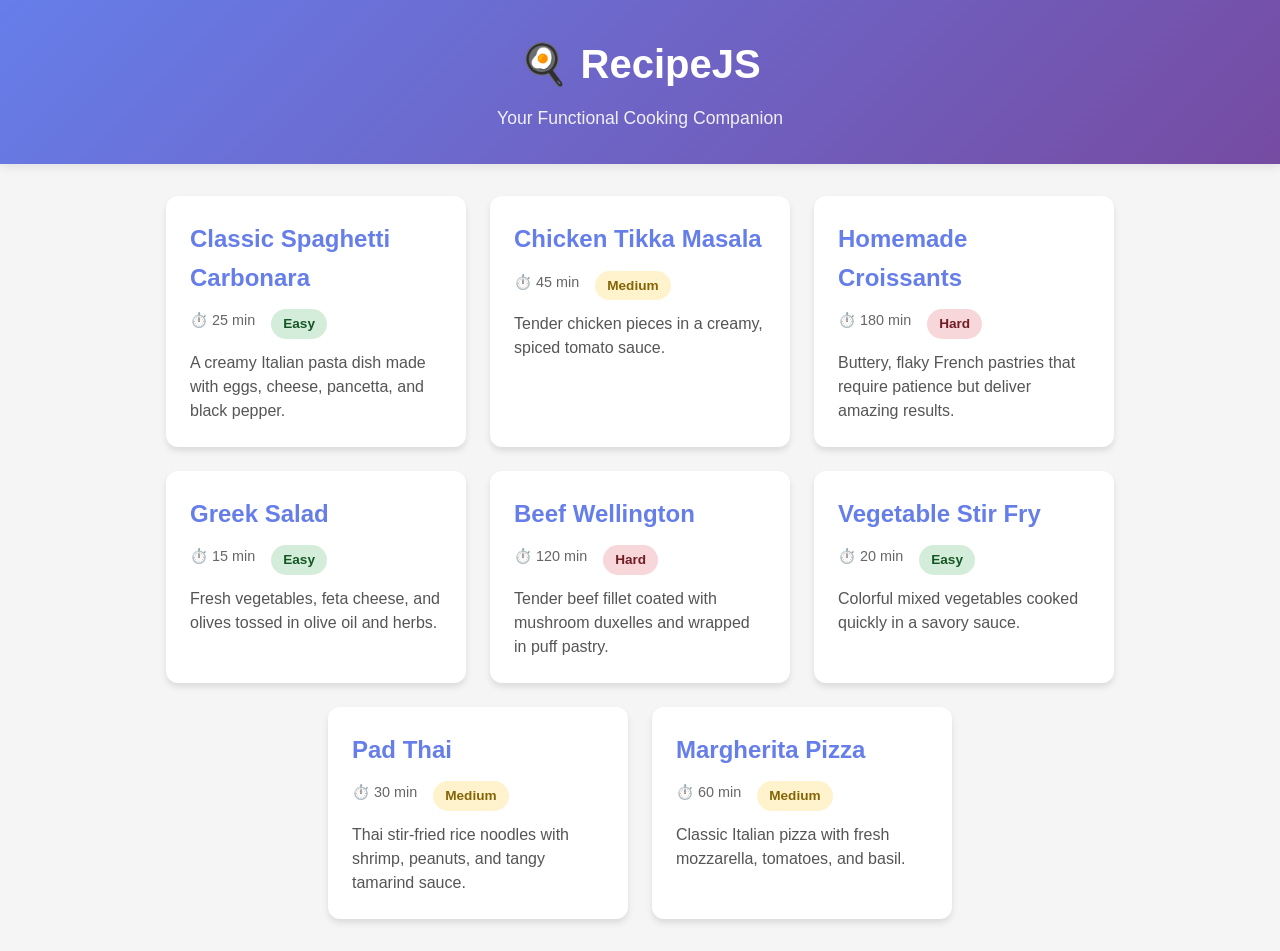
==== index.html @ 9a0057bc "Part 1: Initial recipe rendering with static data" ====
<!DOCTYPE html>
<html lang="en">
<head>
    <meta charset="UTF-8">
    <meta name="viewport" content="width=device-width, initial-scale=1.0">
    <title>RecipeJS - Your Functional Cooking Companion</title>
    <link rel="stylesheet" href="style.css">
</head>
<body>
    
    <header>
        <h1>🍳 RecipeJS</h1>
        <p>Your Functional Cooking Companion</p>
    </header>
    
    <main>
        <div id="recipe-container"></div>
    </main>
    
    <script src="app.js"></script>
</body>
</html>
---- style.css ----
/* Reset and Base Styles */
* {
    margin: 0;
    padding: 0;
    box-sizing: border-box;
}

body {
    font-family: 'Segoe UI', Tahoma, Geneva, Verdana, sans-serif;
    background-color: #f5f5f5;
    color: #333;
    line-height: 1.6;
}

/* Header */
header {
    background: linear-gradient(135deg, #667eea 0%, #764ba2 100%);
    color: white;
    text-align: center;
    padding: 2rem 1rem;
    box-shadow: 0 2px 10px rgba(0,0,0,0.1);
}

header h1 {
    font-size: 2.5rem;
    margin-bottom: 0.5rem;
}

header p {
    font-size: 1.1rem;
    opacity: 0.9;
}

/* Main Container */
main {
    max-width: 1200px;
    margin: 2rem auto;
    padding: 0 1rem;
}

/* Recipe Container - Flexbox Grid */
#recipe-container {
    display: flex;
    flex-wrap: wrap;
    gap: 1.5rem;
    justify-content: center;
}

/* Recipe Card */
.recipe-card {
    background: white;
    border-radius: 12px;
    box-shadow: 0 4px 6px rgba(0,0,0,0.1);
    padding: 1.5rem;
    width: 300px;
    transition: transform 0.3s ease, box-shadow 0.3s ease;
}

/* Hover Effect */
.recipe-card:hover {
    transform: translateY(-5px);
    box-shadow: 0 8px 15px rgba(0,0,0,0.2);
}

.recipe-card h3 {
    color: #667eea;
    font-size: 1.5rem;
    margin-bottom: 0.5rem;
}

.recipe-meta {
    display: flex;
    gap: 1rem;
    margin: 0.75rem 0;
    font-size: 0.9rem;
    color: #666;
}

.recipe-card p {
    color: #555;
    line-height: 1.5;
}

/* Difficulty Badges */
.difficulty {
    padding: 0.25rem 0.75rem;
    border-radius: 20px;
    font-size: 0.85rem;
    font-weight: bold;
    text-transform: capitalize; /* Automatically capitalizes 'easy', 'medium', 'hard' */
}

.difficulty.easy {
    background-color: #d4edda;
    color: #155724;
}

.difficulty.medium {
    background-color: #fff3cd;
    color: #856404;
}

.difficulty.hard {
    background-color: #f8d7da;
    color: #721c24;
}
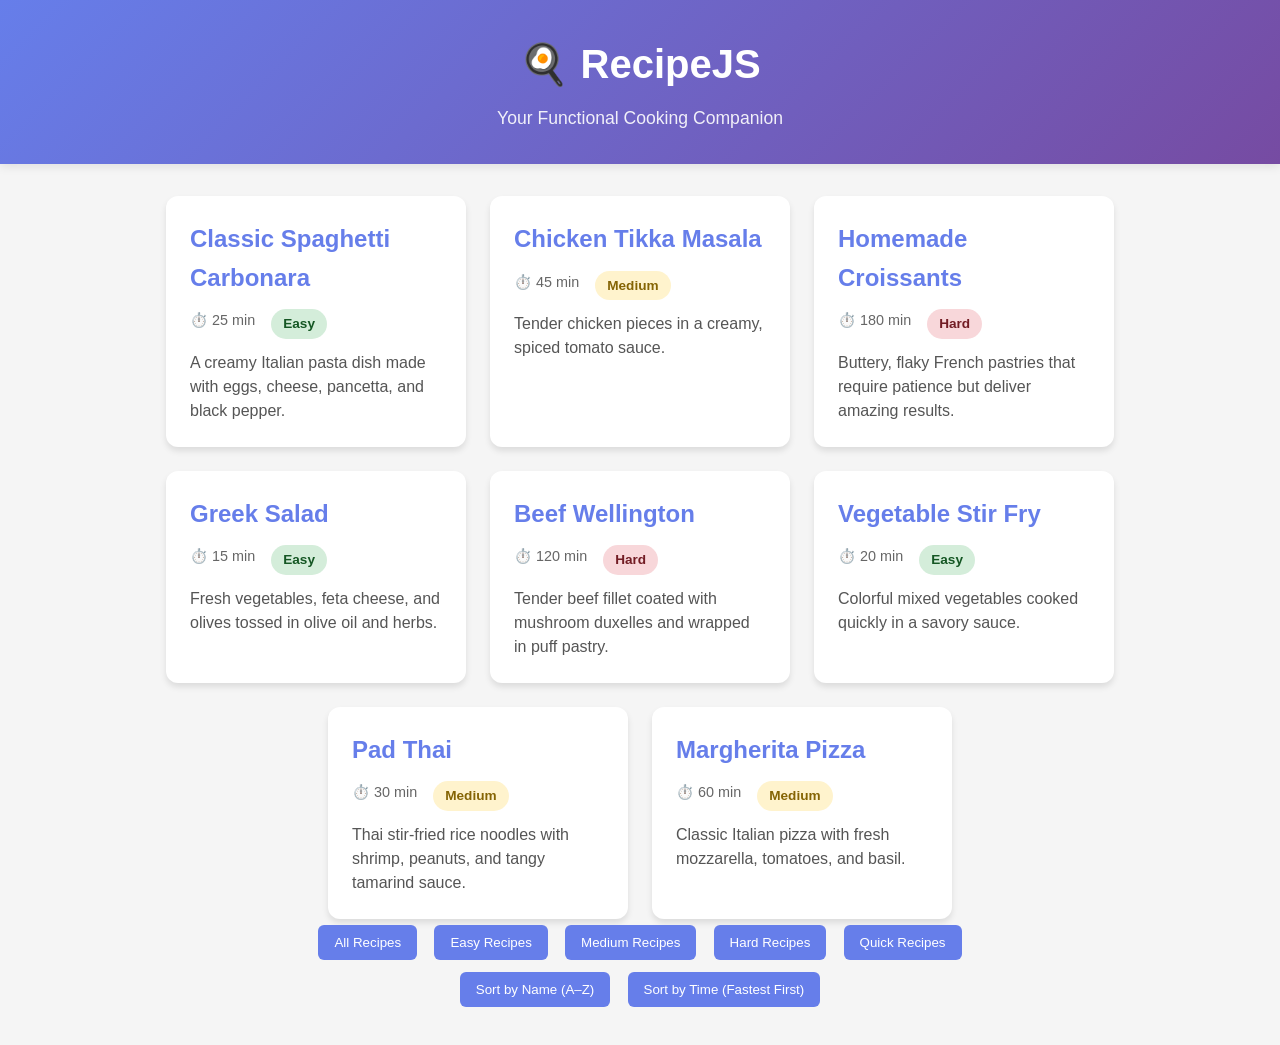
==== commit a8226167: "Add filtering and sorting functionality using pure functions" ====
--- a/index.html
+++ b/index.html
@@ -15,6 +15,23 @@
     
     <main>
         <div id="recipe-container"></div>
+        <div class="controls">
+
+    <div class="filters">
+        <button data-filter="all">All Recipes</button>
+        <button data-filter="easy">Easy Recipes</button>
+        <button data-filter="medium">Medium Recipes</button>
+        <button data-filter="hard">Hard Recipes</button>
+        <button data-filter="quick">Quick Recipes</button>
+    </div>
+
+    <div class="sorts">
+        <button data-sort="name">Sort by Name (A–Z)</button>
+        <button data-sort="time">Sort by Time (Fastest First)</button>
+    </div>
+
+</div>
+
     </main>
     
     <script src="app.js"></script>
--- a/style.css
+++ b/style.css
@@ -103,4 +103,23 @@
 .difficulty.hard {
     background-color: #f8d7da;
     color: #721c24;
-}+}
+.controls {
+    text-align: center;
+    margin-bottom: 2rem;
+}
+
+.controls button {
+    margin: 0.4rem;
+    padding: 0.6rem 1rem;
+    border: none;
+    border-radius: 6px;
+    background-color: #667eea;
+    color: white;
+    cursor: pointer;
+    transition: background 0.3s ease;
+}
+
+.controls button:hover {
+    background-color: #764ba2;
+}
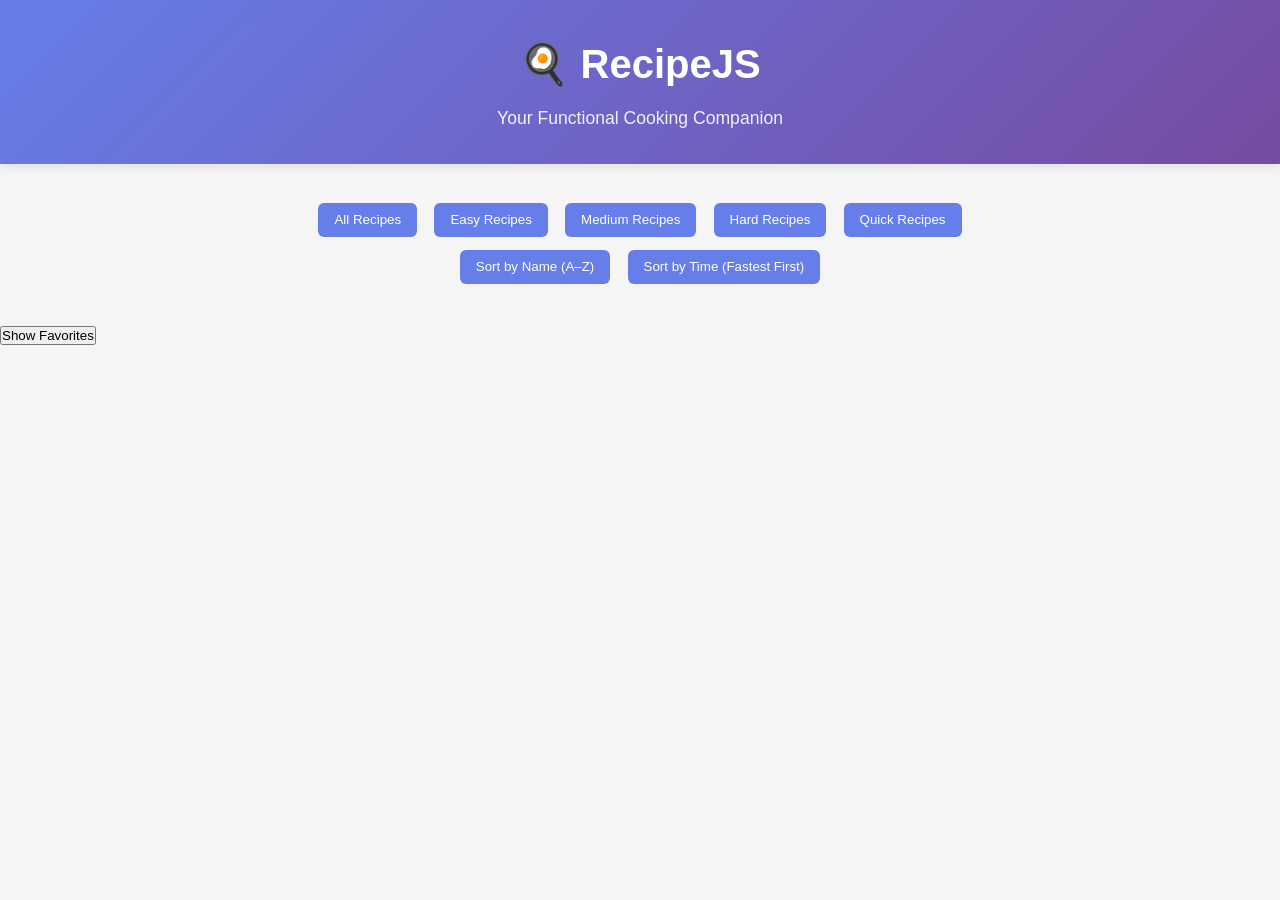
==== commit b15167ad: "Added search, favorites with localStorage, recipe counter and code cleanup - Part 4" ====
--- a/index.html
+++ b/index.html
@@ -36,4 +36,7 @@
     
     <script src="app.js"></script>
 </body>
+<button id="favoritesFilter">Show Favorites</button>
+<p id="recipeCounter"></p>
+
 </html>
--- a/style.css
+++ b/style.css
@@ -123,3 +123,21 @@
 .controls button:hover {
     background-color: #764ba2;
 }
+.hidden {
+  display: none;
+}
+
+.card {
+  border: 1px solid #ccc;
+  padding: 10px;
+  margin: 10px;
+}
+.favorite-btn {
+	background: none;
+	border: none;
+	font-size: 1.4rem;
+	cursor: pointer;
+	position: absolute;
+	top: 10px;
+	right: 10px;
+}
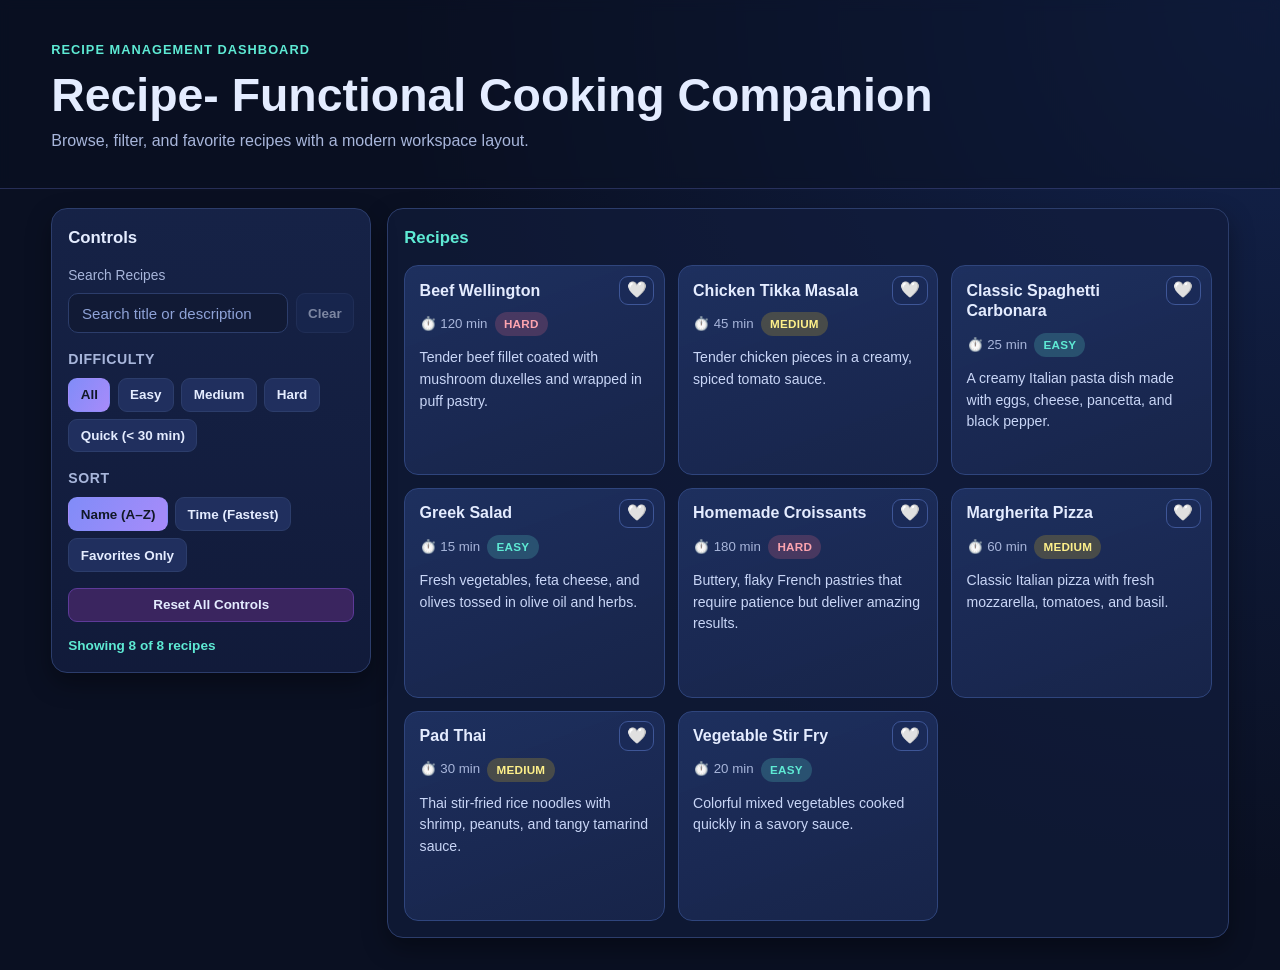
==== commit 52503fc9: "Refactor app structure to encapsulate functionality in RecipeApp module; enhance UI with improved la" ====
--- a/index.html
+++ b/index.html
@@ -3,40 +3,62 @@
 <head>
     <meta charset="UTF-8">
     <meta name="viewport" content="width=device-width, initial-scale=1.0">
-    <title>RecipeJS - Your Functional Cooking Companion</title>
+    <title>Recipe- Functional Cooking Companion</title>
     <link rel="stylesheet" href="style.css">
 </head>
 <body>
-    
-    <header>
-        <h1>🍳 RecipeJS</h1>
-        <p>Your Functional Cooking Companion</p>
+    <header class="site-header">
+        <div class="shell">
+            <p class="eyebrow">Recipe Management Dashboard</p>
+            <h1>Recipe- Functional Cooking Companion</h1>
+            <p class="subtitle">Browse, filter, and favorite recipes with a modern workspace layout.</p>
+        </div>
     </header>
-    
-    <main>
-        <div id="recipe-container"></div>
-        <div class="controls">
 
-    <div class="filters">
-        <button data-filter="all">All Recipes</button>
-        <button data-filter="easy">Easy Recipes</button>
-        <button data-filter="medium">Medium Recipes</button>
-        <button data-filter="hard">Hard Recipes</button>
-        <button data-filter="quick">Quick Recipes</button>
-    </div>
+    <main class="shell app-layout">
+        <aside class="panel controls" aria-label="Recipe controls">
+            <h2>Controls</h2>
 
-    <div class="sorts">
-        <button data-sort="name">Sort by Name (A–Z)</button>
-        <button data-sort="time">Sort by Time (Fastest First)</button>
-    </div>
+            <div class="search-wrap">
+                <label for="searchInput">Search Recipes</label>
+                <div class="search-row">
+                    <input id="searchInput" type="search" placeholder="Search title or description" aria-label="Search recipes">
+                    <button id="clearSearch" type="button">Clear</button>
+                </div>
+            </div>
 
-</div>
+            <div class="control-group">
+                <h3>Difficulty</h3>
+                <div class="filters">
+                    <button data-filter="all" type="button">All</button>
+                    <button data-filter="easy" type="button">Easy</button>
+                    <button data-filter="medium" type="button">Medium</button>
+                    <button data-filter="hard" type="button">Hard</button>
+                    <button data-filter="quick" type="button">Quick (&lt; 30 min)</button>
+                </div>
+            </div>
 
+            <div class="control-group">
+                <h3>Sort</h3>
+                <div class="sorts">
+                    <button data-sort="name" type="button">Name (A–Z)</button>
+                    <button data-sort="time" type="button">Time (Fastest)</button>
+                    <button id="favoritesFilter" type="button">Favorites Only</button>
+                </div>
+            </div>
+
+            <button id="resetControls" class="reset-btn" type="button">Reset All Controls</button>
+            <p id="recipeCounter" class="recipe-counter" role="status" aria-live="polite"></p>
+        </aside>
+
+        <section class="results">
+            <div class="results-head">
+                <h2>Recipes</h2>
+            </div>
+            <div id="recipe-container" aria-live="polite"></div>
+        </section>
     </main>
     
-    <script src="app.js"></script>
+    <script src="app.js" defer></script>
 </body>
-<button id="favoritesFilter">Show Favorites</button>
-<p id="recipeCounter"></p>
-
 </html>
--- a/style.css
+++ b/style.css
@@ -1,4 +1,18 @@
-/* Reset and Base Styles */
+:root {
+    --bg: #0a1022;
+    --bg-soft: #111a35;
+    --panel: #121c3c;
+    --card: #172449;
+    --text: #e4ecff;
+    --text-soft: #a8b6db;
+    --primary: #5eead4;
+    --primary-dark: #2dd4bf;
+    --accent: #818cf8;
+    --border: #2c3d6b;
+    --danger: #fda4af;
+    --shadow: 0 10px 25px rgba(0, 0, 0, 0.35);
+}
+
 * {
     margin: 0;
     padding: 0;
@@ -6,138 +20,316 @@
 }
 
 body {
-    font-family: 'Segoe UI', Tahoma, Geneva, Verdana, sans-serif;
-    background-color: #f5f5f5;
-    color: #333;
-    line-height: 1.6;
-}
-
-/* Header */
-header {
-    background: linear-gradient(135deg, #667eea 0%, #764ba2 100%);
-    color: white;
-    text-align: center;
-    padding: 2rem 1rem;
-    box-shadow: 0 2px 10px rgba(0,0,0,0.1);
-}
-
-header h1 {
-    font-size: 2.5rem;
-    margin-bottom: 0.5rem;
-}
-
-header p {
-    font-size: 1.1rem;
-    opacity: 0.9;
-}
-
-/* Main Container */
-main {
-    max-width: 1200px;
-    margin: 2rem auto;
-    padding: 0 1rem;
-}
-
-/* Recipe Container - Flexbox Grid */
-#recipe-container {
+    font-family: Inter, 'Segoe UI', Tahoma, Geneva, Verdana, sans-serif;
+    background: radial-gradient(circle at top right, #13234d 0%, var(--bg) 55%);
+    color: var(--text);
+    min-height: 100vh;
+    line-height: 1.55;
+}
+
+.shell {
+    width: min(1200px, 92%);
+    margin: 0 auto;
+}
+
+.site-header {
+    border-bottom: 1px solid rgba(129, 140, 248, 0.25);
+    background: rgba(10, 16, 34, 0.45);
+    backdrop-filter: blur(6px);
+}
+
+.site-header .shell {
+    padding: 2.5rem 0 2.1rem;
+}
+
+.eyebrow {
+    color: var(--primary);
+    font-size: 0.8rem;
+    letter-spacing: 0.08em;
+    text-transform: uppercase;
+    margin-bottom: 0.55rem;
+    font-weight: 700;
+}
+
+h1 {
+    font-size: clamp(1.9rem, 4vw, 2.9rem);
+    line-height: 1.15;
+    margin-bottom: 0.45rem;
+}
+
+.subtitle {
+    color: var(--text-soft);
+    max-width: 620px;
+}
+
+.app-layout {
+    display: grid;
+    grid-template-columns: 320px 1fr;
+    gap: 1rem;
+    padding: 1.2rem 0 2rem;
+}
+
+.panel {
+    background: linear-gradient(180deg, rgba(23, 36, 73, 0.95), rgba(18, 28, 60, 0.95));
+    border: 1px solid var(--border);
+    border-radius: 16px;
+    box-shadow: var(--shadow);
+}
+
+.controls {
+    padding: 1rem;
+    position: sticky;
+    top: 1rem;
+    height: fit-content;
+}
+
+.controls h2 {
+    font-size: 1.05rem;
+    margin-bottom: 0.9rem;
+}
+
+.control-group {
+    margin-top: 1rem;
+}
+
+.control-group h3 {
+    font-size: 0.88rem;
+    color: var(--text-soft);
+    margin-bottom: 0.45rem;
+    text-transform: uppercase;
+    letter-spacing: 0.04em;
+}
+
+.search-wrap label {
+    display: block;
+    margin-bottom: 0.42rem;
+    color: var(--text-soft);
+    font-size: 0.86rem;
+}
+
+.search-row {
+    display: grid;
+    grid-template-columns: 1fr auto;
+    gap: 0.45rem;
+}
+
+#searchInput {
+    width: 100%;
+    border: 1px solid var(--border);
+    background: var(--bg-soft);
+    color: var(--text);
+    border-radius: 10px;
+    padding: 0.65rem 0.8rem;
+    font-size: 0.94rem;
+}
+
+#searchInput:focus {
+    outline: none;
+    border-color: var(--accent);
+    box-shadow: 0 0 0 3px rgba(129, 140, 248, 0.22);
+}
+
+#searchInput::placeholder {
+    color: #8ea2d7;
+}
+
+.filters,
+.sorts {
     display: flex;
     flex-wrap: wrap;
-    gap: 1.5rem;
-    justify-content: center;
-}
-
-/* Recipe Card */
+    gap: 0.45rem;
+}
+
+button {
+    border: 1px solid var(--border);
+    background: #202f5e;
+    color: var(--text);
+    border-radius: 9px;
+    padding: 0.52rem 0.72rem;
+    font-size: 0.84rem;
+    font-weight: 600;
+    cursor: pointer;
+    transition: transform 0.15s ease, background 0.15s ease, border-color 0.15s ease;
+}
+
+button:hover {
+    transform: translateY(-1px);
+    background: #2b3d77;
+}
+
+button:active {
+    transform: translateY(0);
+}
+
+button:focus-visible {
+    outline: 2px solid var(--primary);
+    outline-offset: 2px;
+}
+
+button:disabled {
+    opacity: 0.5;
+    cursor: not-allowed;
+    transform: none;
+}
+
+button.is-active {
+    border-color: transparent;
+    background: linear-gradient(120deg, var(--accent), #a78bfa);
+    color: #111827;
+}
+
+#clearSearch {
+    background: #26396f;
+}
+
+#clearSearch:disabled {
+    background: #1a2a57;
+}
+
+.reset-btn {
+    width: 100%;
+    margin-top: 1rem;
+    background: #3a255f;
+    border-color: #5e3a99;
+}
+
+.reset-btn:hover {
+    background: #55358d;
+}
+
+.recipe-counter {
+    margin-top: 0.85rem;
+    color: var(--primary);
+    font-size: 0.85rem;
+    font-weight: 700;
+}
+
+.results {
+    background: rgba(18, 28, 60, 0.65);
+    border: 1px solid var(--border);
+    border-radius: 16px;
+    padding: 1rem;
+    box-shadow: var(--shadow);
+}
+
+.results-head h2 {
+    font-size: 1.05rem;
+    margin-bottom: 0.9rem;
+    color: var(--primary);
+}
+
+#recipe-container {
+    display: grid;
+    grid-template-columns: repeat(auto-fill, minmax(240px, 1fr));
+    gap: 0.8rem;
+}
+
 .recipe-card {
-    background: white;
-    border-radius: 12px;
-    box-shadow: 0 4px 6px rgba(0,0,0,0.1);
-    padding: 1.5rem;
-    width: 300px;
-    transition: transform 0.3s ease, box-shadow 0.3s ease;
-}
-
-/* Hover Effect */
+    background: linear-gradient(160deg, rgba(31, 49, 97, 0.95), var(--card));
+    border: 1px solid #2f457d;
+    border-radius: 14px;
+    padding: 0.9rem;
+    position: relative;
+    min-height: 210px;
+    transition: transform 0.18s ease, border-color 0.18s ease;
+}
+
 .recipe-card:hover {
-    transform: translateY(-5px);
-    box-shadow: 0 8px 15px rgba(0,0,0,0.2);
+    transform: translateY(-2px);
+    border-color: #4c68b1;
 }
 
 .recipe-card h3 {
-    color: #667eea;
-    font-size: 1.5rem;
-    margin-bottom: 0.5rem;
+    margin-right: 2rem;
+    line-height: 1.3;
+    font-size: 1rem;
 }
 
 .recipe-meta {
     display: flex;
-    gap: 1rem;
-    margin: 0.75rem 0;
-    font-size: 0.9rem;
-    color: #666;
+    align-items: center;
+    flex-wrap: wrap;
+    gap: 0.45rem;
+    margin: 0.68rem 0;
+    color: var(--text-soft);
+    font-size: 0.83rem;
 }
 
 .recipe-card p {
-    color: #555;
-    line-height: 1.5;
-}
-
-/* Difficulty Badges */
+    color: #c9d6f7;
+    font-size: 0.88rem;
+}
+
 .difficulty {
-    padding: 0.25rem 0.75rem;
-    border-radius: 20px;
-    font-size: 0.85rem;
-    font-weight: bold;
-    text-transform: capitalize; /* Automatically capitalizes 'easy', 'medium', 'hard' */
+    border-radius: 999px;
+    padding: 0.18rem 0.58rem;
+    font-size: 0.73rem;
+    font-weight: 700;
+    text-transform: uppercase;
+    letter-spacing: 0.02em;
 }
 
 .difficulty.easy {
-    background-color: #d4edda;
-    color: #155724;
+    background: rgba(94, 234, 212, 0.2);
+    color: var(--primary);
 }
 
 .difficulty.medium {
-    background-color: #fff3cd;
-    color: #856404;
+    background: rgba(250, 204, 21, 0.2);
+    color: #fef08a;
 }
 
 .difficulty.hard {
-    background-color: #f8d7da;
-    color: #721c24;
-}
-.controls {
+    background: rgba(251, 113, 133, 0.2);
+    color: var(--danger);
+}
+
+.favorite-btn {
+    border: 1px solid #3e5697;
+    background: #1a2a57;
+    font-size: 1rem;
+    line-height: 1;
+    padding: 0.35rem 0.42rem;
+    position: absolute;
+    top: 0.6rem;
+    right: 0.6rem;
+}
+
+.favorite-btn:hover {
+    background: #253a77;
+}
+
+.empty-state {
+    grid-column: 1 / -1;
+    border: 1px dashed #4a66ad;
+    background: #162654;
+    color: var(--text-soft);
+    border-radius: 12px;
+    padding: 1.2rem;
     text-align: center;
-    margin-bottom: 2rem;
-}
-
-.controls button {
-    margin: 0.4rem;
-    padding: 0.6rem 1rem;
-    border: none;
-    border-radius: 6px;
-    background-color: #667eea;
-    color: white;
-    cursor: pointer;
-    transition: background 0.3s ease;
-}
-
-.controls button:hover {
-    background-color: #764ba2;
-}
-.hidden {
-  display: none;
-}
-
-.card {
-  border: 1px solid #ccc;
-  padding: 10px;
-  margin: 10px;
-}
-.favorite-btn {
-	background: none;
-	border: none;
-	font-size: 1.4rem;
-	cursor: pointer;
-	position: absolute;
-	top: 10px;
-	right: 10px;
-}
+}
+
+@media (max-width: 980px) {
+    .app-layout {
+        grid-template-columns: 1fr;
+    }
+
+    .controls {
+        position: static;
+    }
+}
+
+@media (max-width: 560px) {
+    .site-header .shell {
+        padding: 2rem 0 1.7rem;
+    }
+
+    .results,
+    .controls {
+        padding: 0.8rem;
+    }
+
+    #recipe-container {
+        grid-template-columns: 1fr;
+    }
+}
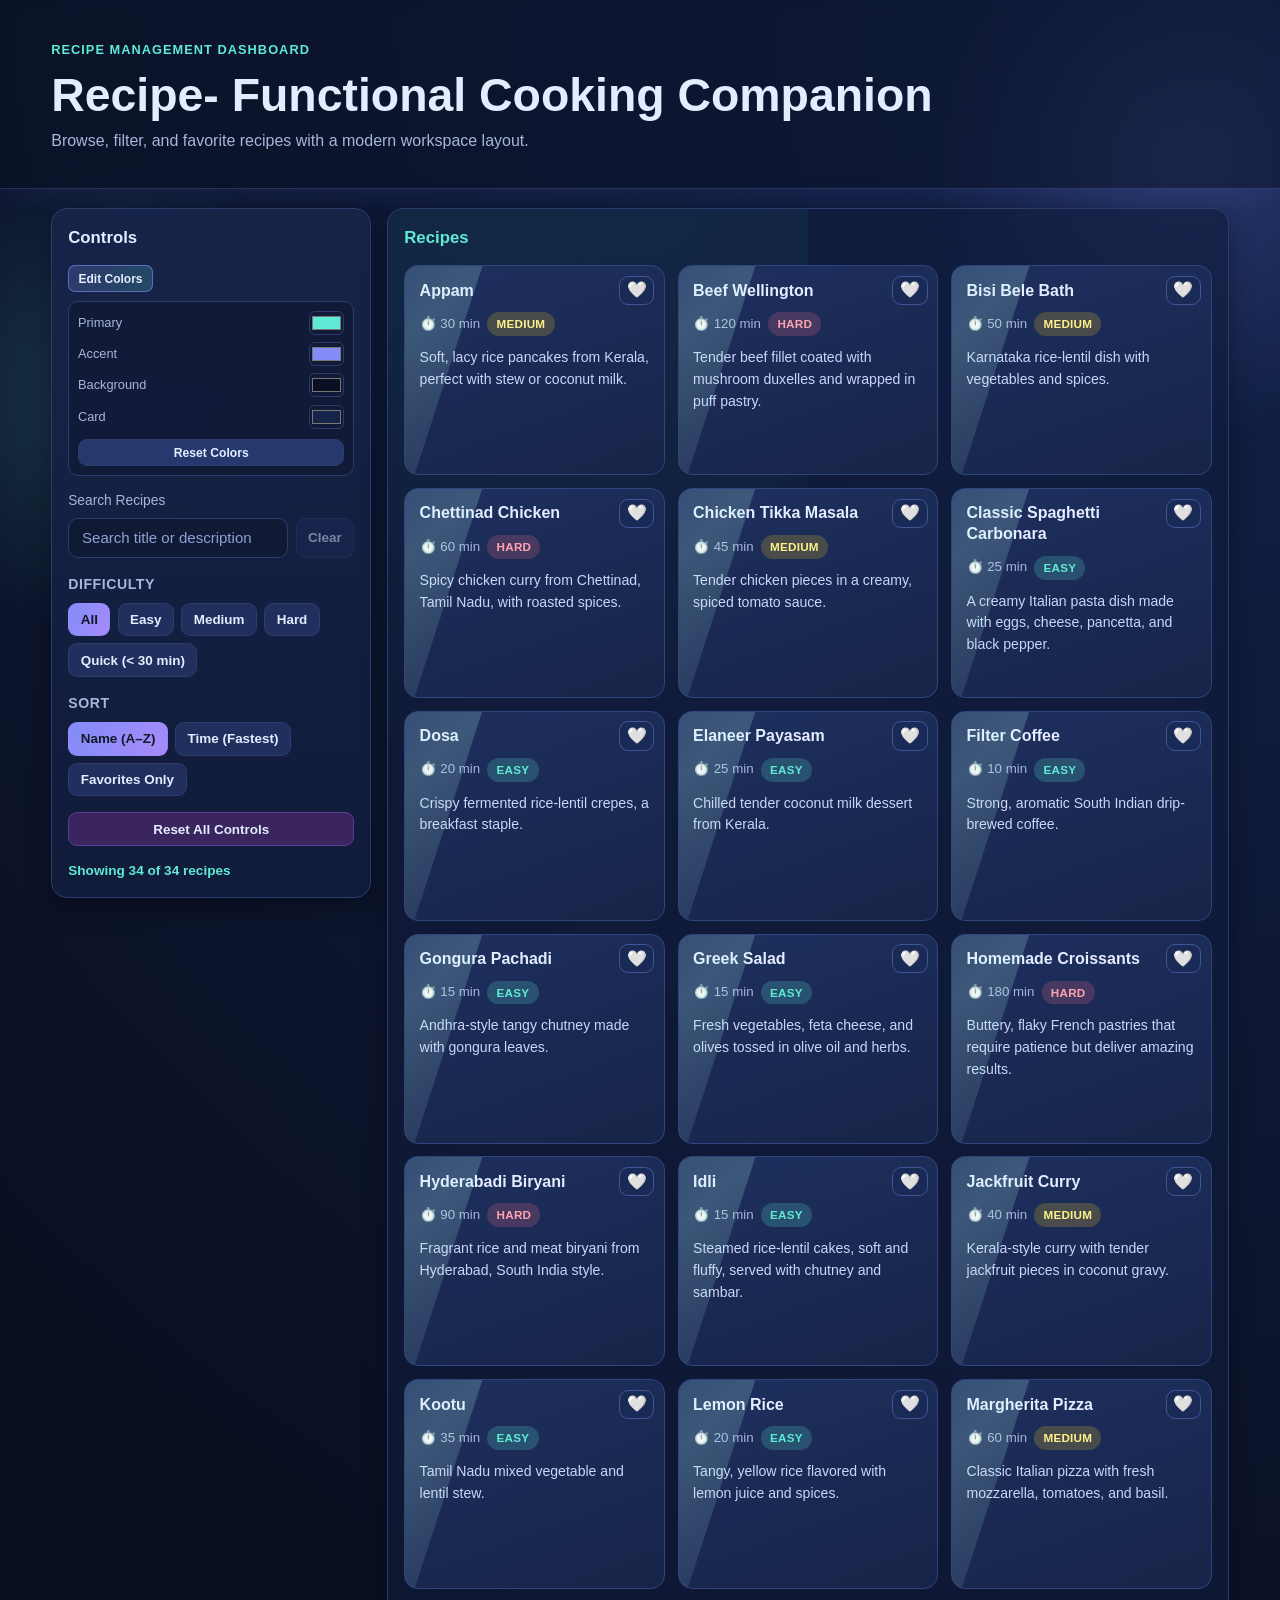
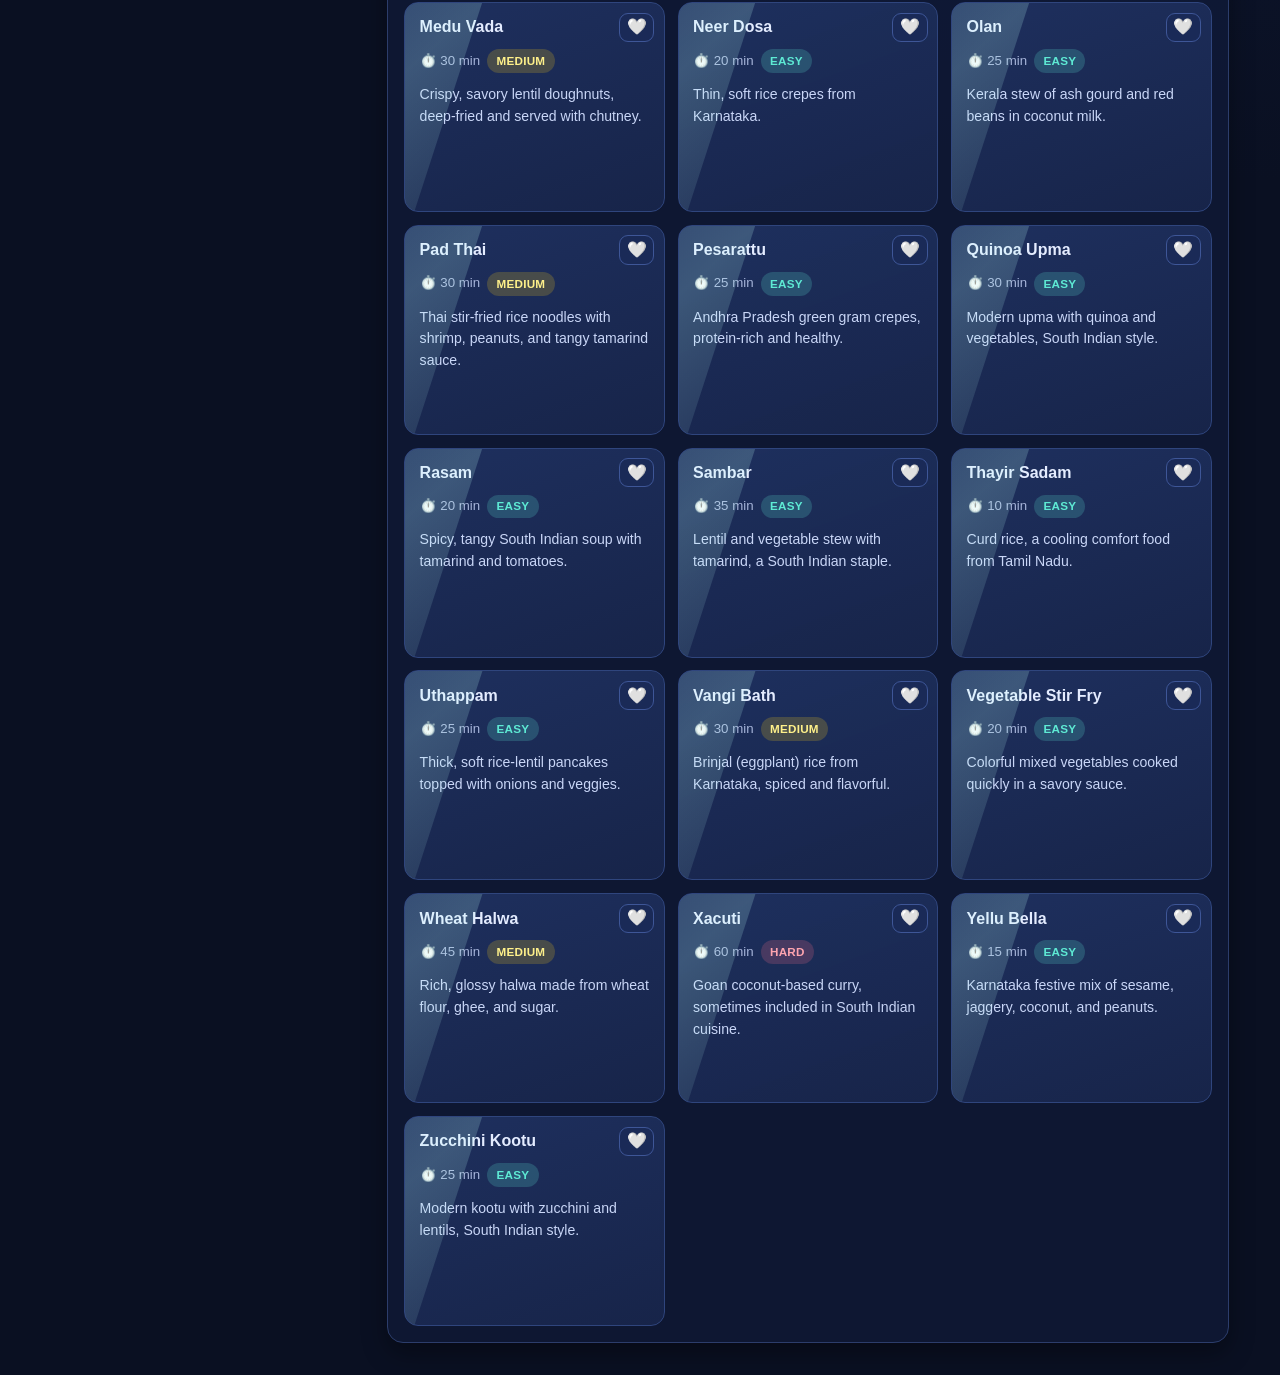
==== commit bfc2780f: "Add theme customization features and enhance recipe process page - Implement theme editor for custom" ====
--- a/index.html
+++ b/index.html
@@ -18,6 +18,28 @@
     <main class="shell app-layout">
         <aside class="panel controls" aria-label="Recipe controls">
             <h2>Controls</h2>
+            <div class="theme-control-wrap">
+                <button id="openThemeEditor" class="theme-edit-btn" type="button" aria-expanded="false">Edit Colors</button>
+                <div id="themeEditorPanel" class="theme-editor" hidden>
+                    <label class="theme-field" for="themePrimary">
+                        <span>Primary</span>
+                        <input id="themePrimary" type="color" value="#5eead4">
+                    </label>
+                    <label class="theme-field" for="themeAccent">
+                        <span>Accent</span>
+                        <input id="themeAccent" type="color" value="#818cf8">
+                    </label>
+                    <label class="theme-field" for="themeBackground">
+                        <span>Background</span>
+                        <input id="themeBackground" type="color" value="#0a1022">
+                    </label>
+                    <label class="theme-field" for="themeCard">
+                        <span>Card</span>
+                        <input id="themeCard" type="color" value="#172449">
+                    </label>
+                    <button id="resetThemeColors" class="theme-reset-btn" type="button">Reset Colors</button>
+                </div>
+            </div>
 
             <div class="search-wrap">
                 <label for="searchInput">Search Recipes</label>
--- a/style.css
+++ b/style.css
@@ -25,6 +25,44 @@
     color: var(--text);
     min-height: 100vh;
     line-height: 1.55;
+    position: relative;
+    overflow-x: hidden;
+}
+
+body::before,
+body::after {
+    content: '';
+    position: fixed;
+    inset: auto;
+    pointer-events: none;
+    z-index: -2;
+}
+
+body::before {
+    width: 38vmax;
+    height: 38vmax;
+    left: -10vmax;
+    top: 12vmax;
+    background: radial-gradient(circle, rgba(94, 234, 212, 0.16) 0%, rgba(94, 234, 212, 0) 70%);
+    filter: blur(8px);
+    animation: driftGlowA 18s ease-in-out infinite;
+}
+
+body::after {
+    width: 42vmax;
+    height: 42vmax;
+    right: -14vmax;
+    top: -8vmax;
+    background: radial-gradient(circle, rgba(129, 140, 248, 0.2) 0%, rgba(129, 140, 248, 0) 72%);
+    filter: blur(10px);
+    animation: driftGlowB 22s ease-in-out infinite;
+}
+
+.site-header,
+.results,
+.panel {
+    position: relative;
+    z-index: 1;
 }
 
 .shell {
@@ -36,6 +74,7 @@
     border-bottom: 1px solid rgba(129, 140, 248, 0.25);
     background: rgba(10, 16, 34, 0.45);
     backdrop-filter: blur(6px);
+    box-shadow: 0 0 28px rgba(129, 140, 248, 0.12);
 }
 
 .site-header .shell {
@@ -86,6 +125,58 @@
 .controls h2 {
     font-size: 1.05rem;
     margin-bottom: 0.9rem;
+}
+
+.theme-control-wrap {
+    margin-bottom: 0.85rem;
+}
+
+.theme-edit-btn {
+    width: auto;
+    padding: 0.35rem 0.58rem;
+    font-size: 0.75rem;
+    border-radius: 7px;
+    background: linear-gradient(120deg, rgba(129, 140, 248, 0.22), rgba(94, 234, 212, 0.2));
+    border-color: rgba(129, 140, 248, 0.6);
+}
+
+.theme-edit-btn:hover {
+    background: linear-gradient(120deg, rgba(129, 140, 248, 0.34), rgba(94, 234, 212, 0.28));
+}
+
+.theme-editor {
+    margin-top: 0.55rem;
+    border: 1px solid var(--border);
+    border-radius: 10px;
+    padding: 0.55rem;
+    background: rgba(17, 26, 53, 0.8);
+    display: grid;
+    gap: 0.45rem;
+}
+
+.theme-field {
+    display: flex;
+    align-items: center;
+    justify-content: space-between;
+    gap: 0.6rem;
+    color: var(--text-soft);
+    font-size: 0.8rem;
+}
+
+.theme-field input[type='color'] {
+    width: 2.2rem;
+    height: 1.5rem;
+    border: 1px solid var(--border);
+    border-radius: 6px;
+    background: transparent;
+    padding: 0;
+}
+
+.theme-reset-btn {
+    margin-top: 0.2rem;
+    font-size: 0.76rem;
+    padding: 0.36rem 0.56rem;
+    background: #26396f;
 }
 
 .control-group {
@@ -210,6 +301,19 @@
     border-radius: 16px;
     padding: 1rem;
     box-shadow: var(--shadow);
+    overflow: hidden;
+}
+
+.results::before {
+    content: '';
+    position: absolute;
+    inset: -40% auto auto -20%;
+    width: 70%;
+    height: 70%;
+    background: radial-gradient(circle, rgba(45, 212, 191, 0.09) 0%, rgba(45, 212, 191, 0) 70%);
+    pointer-events: none;
+    z-index: -1;
+    animation: pulseAura 10s ease-in-out infinite;
 }
 
 .results-head h2 {
@@ -232,11 +336,36 @@
     position: relative;
     min-height: 210px;
     transition: transform 0.18s ease, border-color 0.18s ease;
+    cursor: pointer;
+    overflow: hidden;
 }
 
 .recipe-card:hover {
     transform: translateY(-2px);
     border-color: #4c68b1;
+    box-shadow: 0 0 0 1px rgba(94, 234, 212, 0.25), 0 10px 22px rgba(45, 212, 191, 0.14);
+}
+
+.recipe-card::before {
+    content: '';
+    position: absolute;
+    top: -120%;
+    left: -30%;
+    width: 48%;
+    height: 320%;
+    background: linear-gradient(120deg, rgba(255, 255, 255, 0), rgba(188, 255, 247, 0.2), rgba(255, 255, 255, 0));
+    transform: rotate(18deg);
+    transition: transform 0.6s ease;
+    pointer-events: none;
+}
+
+.recipe-card:hover::before {
+    transform: translateX(320%) rotate(18deg);
+}
+
+.recipe-card:focus-visible {
+    outline: 2px solid var(--primary);
+    outline-offset: 2px;
 }
 
 .recipe-card h3 {
@@ -297,6 +426,7 @@
 
 .favorite-btn:hover {
     background: #253a77;
+    box-shadow: 0 0 10px rgba(129, 140, 248, 0.35);
 }
 
 .empty-state {
@@ -309,6 +439,158 @@
     text-align: center;
 }
 
+.recipe-steps {
+    margin-left: 1rem;
+    color: #d8e3ff;
+    font-size: 0.9rem;
+    display: grid;
+    gap: 0.38rem;
+}
+
+.recipe-details-empty {
+    color: var(--text-soft);
+    font-size: 0.9rem;
+}
+
+.recipe-page-layout {
+    display: block;
+    padding: 1.2rem 0 2rem;
+}
+
+.recipe-process-panel {
+    padding: 1rem;
+}
+
+.recipe-description {
+    color: #c9d6f7;
+    margin-bottom: 0.8rem;
+}
+
+.section-title {
+    font-size: 1rem;
+    color: var(--primary);
+    margin: 0.8rem 0 0.45rem;
+}
+
+.ingredients-list {
+    margin-left: 1rem;
+    color: #d8e3ff;
+    font-size: 0.9rem;
+    display: grid;
+    gap: 0.35rem;
+}
+
+.ingredient-actions {
+    display: flex;
+    flex-wrap: wrap;
+    gap: 0.5rem;
+    margin-top: 0.7rem;
+}
+
+.ingredients-editor-label {
+    display: block;
+    color: var(--text-soft);
+    font-size: 0.82rem;
+    margin-bottom: 0.35rem;
+}
+
+.ingredients-editor {
+    width: 100%;
+    border: 1px solid var(--border);
+    background: var(--bg-soft);
+    color: var(--text);
+    border-radius: 10px;
+    padding: 0.62rem 0.75rem;
+    font-size: 0.9rem;
+    resize: vertical;
+}
+
+.ingredients-editor:focus {
+    outline: none;
+    border-color: var(--accent);
+    box-shadow: 0 0 0 3px rgba(129, 140, 248, 0.22);
+}
+
+.save-btn {
+    background: #1f7a66;
+    border-color: #2aa488;
+}
+
+.save-btn:hover {
+    background: #27967d;
+}
+
+.cancel-btn {
+    background: #36436c;
+}
+
+.lock-btn {
+    background: #5f2f37;
+    border-color: #9d4655;
+}
+
+.lock-btn:hover {
+    background: #7a3a46;
+}
+
+.ingredient-status {
+    color: var(--text-soft);
+    font-size: 0.84rem;
+    margin-top: 0.5rem;
+}
+
+.back-btn {
+    margin-top: 1rem;
+    background: #1f7a66;
+    border-color: #2aa488;
+}
+
+.back-btn:hover {
+    background: #27967d;
+}
+
+@keyframes driftGlowA {
+    0%,
+    100% {
+        transform: translate3d(0, 0, 0) scale(1);
+    }
+    50% {
+        transform: translate3d(2.5vmax, -1.5vmax, 0) scale(1.08);
+    }
+}
+
+@keyframes driftGlowB {
+    0%,
+    100% {
+        transform: translate3d(0, 0, 0) scale(1);
+    }
+    50% {
+        transform: translate3d(-2.2vmax, 2vmax, 0) scale(1.06);
+    }
+}
+
+@keyframes pulseAura {
+    0%,
+    100% {
+        opacity: 0.75;
+        transform: scale(1);
+    }
+    50% {
+        opacity: 1;
+        transform: scale(1.08);
+    }
+}
+
+@media (prefers-reduced-motion: reduce) {
+    body::before,
+    body::after,
+    .results::before,
+    .recipe-card::before {
+        animation: none;
+        transition: none;
+    }
+}
+
 @media (max-width: 980px) {
     .app-layout {
         grid-template-columns: 1fr;
